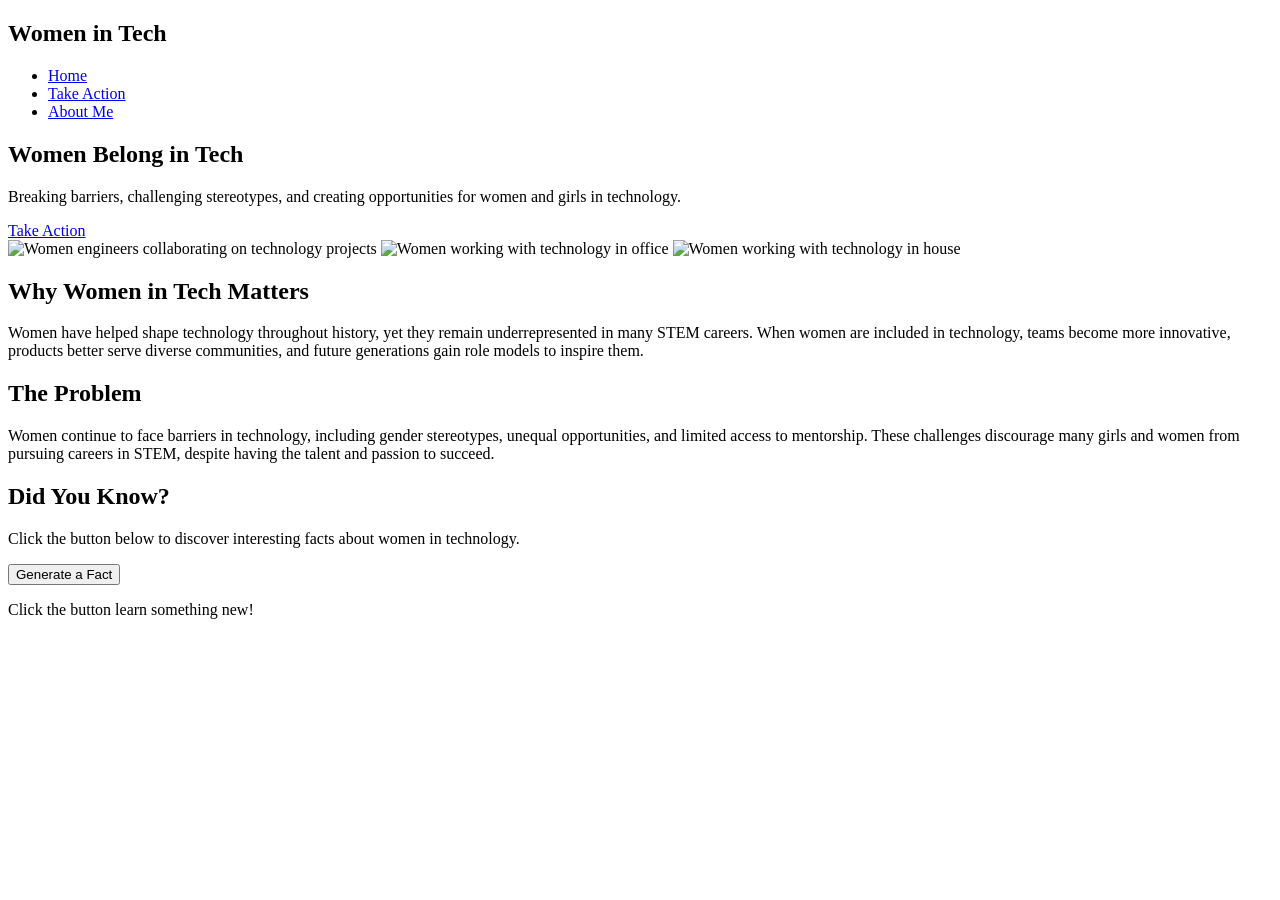
==== index.html @ 37d92012 "Add initial HTML structure for Women in Tech site" ====
<!DOCTYPE html>
<html>
  <head>
    
    <title>Mmasi E.</title>
    <meta charset="utf-8" />
	  <meta http-equiv="X-UA-Compatible" content="IE=edge" />
	  <meta name="viewport" content="width=device-width, initial-scale=1" />

	  <!-- link the webpage's stylesheet -->
	  <link rel="stylesheet" href="/style.css" />

	  <!-- link the webpage's JavaScript file -->
	  <script src="/script.js" defer></script>

  </head>
  
  <body>
    
    <nav>
      <h2 class="logo">Women in Tech</h2>
      <ul>
        <li><a href="index.html">Home</a></li>
        <li><a href="take-action.html">Take Action</a></li>
        <li><a href="aboutme.html">About Me</a></li>
      </ul>
    </nav>

    <section id="home" class="main">
      <div class="main-text">
        <h1>Women Belong in Tech</h1>
        <p>Breaking barriers, challenging stereotypes, and creating opportunities for women and girls in technology.</p>
        <a href="take-action.html" class="button">Take Action</a>
      </div>
    </section>
    
      <div class="image-row">
        <img src="assets/wit1.jpg" alt="Women engineers collaborating on technology projects">
        <img src="assets/wit2.jpg" alt="Women working with technology in office">
        <img src="assets/wit3.jpg" alt="Women working with technology in house">
      </div> 

    <section class="importance">
      <h2>Why Women in Tech Matters</h2>
      <p> Women have helped shape technology throughout history, yet they remain underrepresented in many STEM careers. When women are included in technology, teams become more innovative, products better serve diverse communities, and future generations gain role models to inspire them.</p>
    </section>

    <section class="problem">
      <h2>The Problem</h2>
      <p>Women continue to face barriers in technology, including gender stereotypes, unequal opportunities, and limited access to mentorship. These challenges discourage many girls and women from pursuing careers in STEM, despite having the talent and passion to succeed.</p>
    </section>

    <section class="facts">
      <h2>Did You Know?</h2>
      <p>Click the button below to discover interesting facts about women in technology.</p>
      <button id="factBtn">Generate a Fact</button>
      <p id="factOutput">Click the button learn something new!</p>
    </section> 

  </body>
</html>
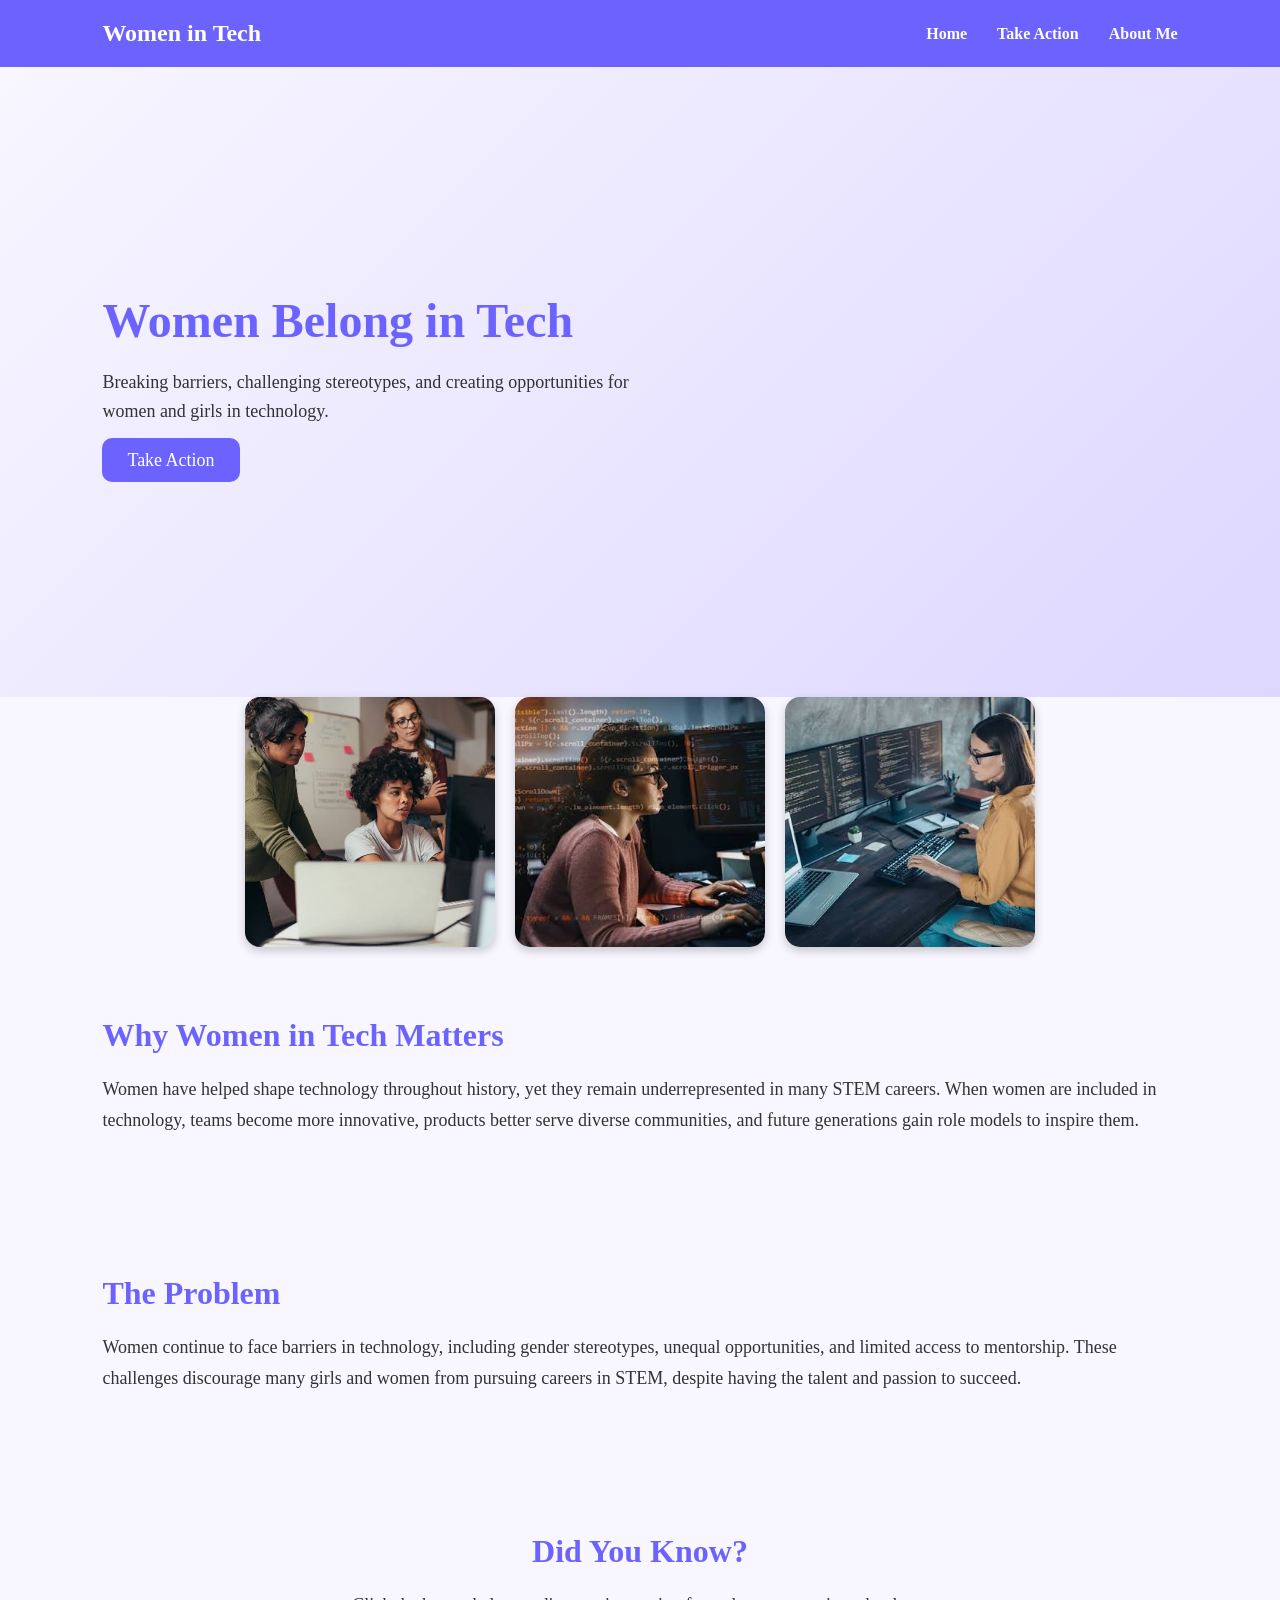
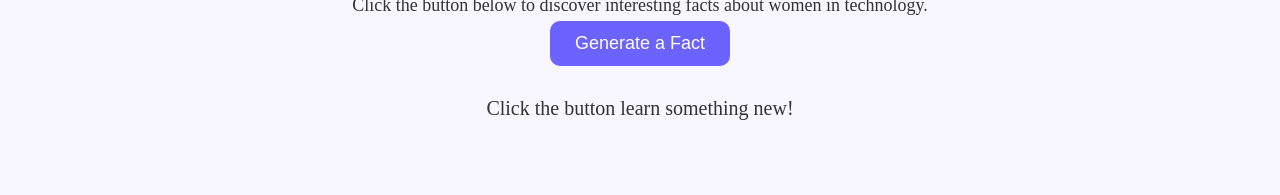
==== commit 5d471137: "Update image source paths in index.html" ====
--- a/index.html
+++ b/index.html
@@ -35,9 +35,9 @@
     </section>
     
       <div class="image-row">
-        <img src="assets/wit1.jpg" alt="Women engineers collaborating on technology projects">
-        <img src="assets/wit2.jpg" alt="Women working with technology in office">
-        <img src="assets/wit3.jpg" alt="Women working with technology in house">
+        <img src="wit1.jpg" alt="Women engineers collaborating on technology projects">
+        <img src="wit2.jpg" alt="Women working with technology in office">
+        <img src="wit3.jpg" alt="Women working with technology in house">
       </div> 
 
     <section class="importance">
--- a/style.css
+++ b/style.css
@@ -0,0 +1,193 @@
+/* STYLE SECTIONING TAGS */
+* { /* Reset the space of the webpage */
+   margin: 0px;
+   padding: 0px;
+  box-sizing: border-box;
+}
+
+body {
+ background-color: #f8f6ff;
+ color: #333;
+}
+
+section{
+  padding: 70px 8%;
+}
+
+section h2{
+  color: #6c63ff;
+  font-size: 32px;
+  margin-bottom: 20px;
+}
+
+section p{
+  line-height: 1.7;
+  font-size: 18px;
+}
+
+/* STYLE TEXT */
+
+h1 {
+  color: black;
+}
+
+/* STYLE IMAGES */
+
+/* STYLE NAV BAR */
+nav{
+  display: flex;
+  justify-content: space-between;
+  align-items: center;
+  padding: 20px 8%;
+  background: #6c63ff;
+}
+
+.logo{
+  color: white;
+}
+
+nav ul{
+  display: flex;
+  list-style: none;
+  gap: 30px;
+}
+
+nav a{
+  color: white;
+  text-decoration: none;
+  font-weight: bold;
+}
+
+nav a:hover{
+  color: #ddd;
+}
+/* STYLE BUTTONS */
+.button, 
+button{
+  background: #6c63ff;
+  color: white;
+  padding: 12px 25px;
+  border: none;
+  border-radius: 10px;
+  cursor: pointer;
+  text-decoration: none;
+  font-size: 18px;
+}
+
+button:hover,
+.button:hover{
+  background: #5348e5;
+}
+/* ADD MORE! */
+.main{
+  min-height: 70vh;
+  display: flex;
+  /*justify-content: space-between;*/
+  align-items: center;
+  padding:80px 8%;
+  background: linear-gradient(135deg, #f8f6ff, #ddd7ff)
+}
+
+.main-text{
+  width: 50%;
+}
+
+.main h1{
+  font-size: 48px;
+  margin-bottom: 20px;
+  color: #6c63ff;
+}
+
+.main p{
+  margin-bottom: 25px;
+  line-height: 1.6;
+}
+
+.main img{
+  width:40%;
+  border-radius: 20px;
+}
+
+.facts{
+  text-align: center;
+  padding: 70px 8%;
+}
+
+#factOutput{
+  margin-top: 25px;
+  font-size: 20px;
+}
+
+.action{
+  display: flex;
+  flex-direction: column;
+  width: 60%;
+  margin: auto;
+  padding: 70px 0;
+}
+
+.action h2{
+  margin-bottom: 25px;
+}
+
+.action label{
+  margin-top: 20px;
+}
+
+.action input,
+.action textarea{
+  padding: 12px;
+  margin-top: 8px;
+  border-radius: 8px;
+  border: 1px solid #ccc;
+}
+
+.action button{
+  margin-top: 30px;
+}
+
+#about{
+  padding: 70px 8%;
+  text-align: center;
+}
+
+.image-row{
+  display: flex;
+  gap: 20px;
+  justify-content: center;
+  flex-warp: wrap;
+}
+
+.image-row img{
+  width: 250px;
+  height: 250px;
+  object-fit: cover;
+  border-radius: 15px;
+  box-shadow: 0 4px 10px rgba(0,0,0,0.2);
+}
+
+#pledge{
+  margin-top: 30px;
+  padding: 20px;
+  background: #ede7f6;
+  border-radius: 12px;
+  font-size: 20px;
+  line-height: 1.6;
+}
+
+#name{
+  margin-top: 10px;
+}
+
+.help{
+  background: white;
+  margin: 40px auto;
+  width: 80%;
+  border-radius: 20px;
+  box-shadow: 0 5px 15px rgba(0,0,0,0.1);
+}
+
+.help li{
+  margin: 15px;
+  font-size: 18px;
+}
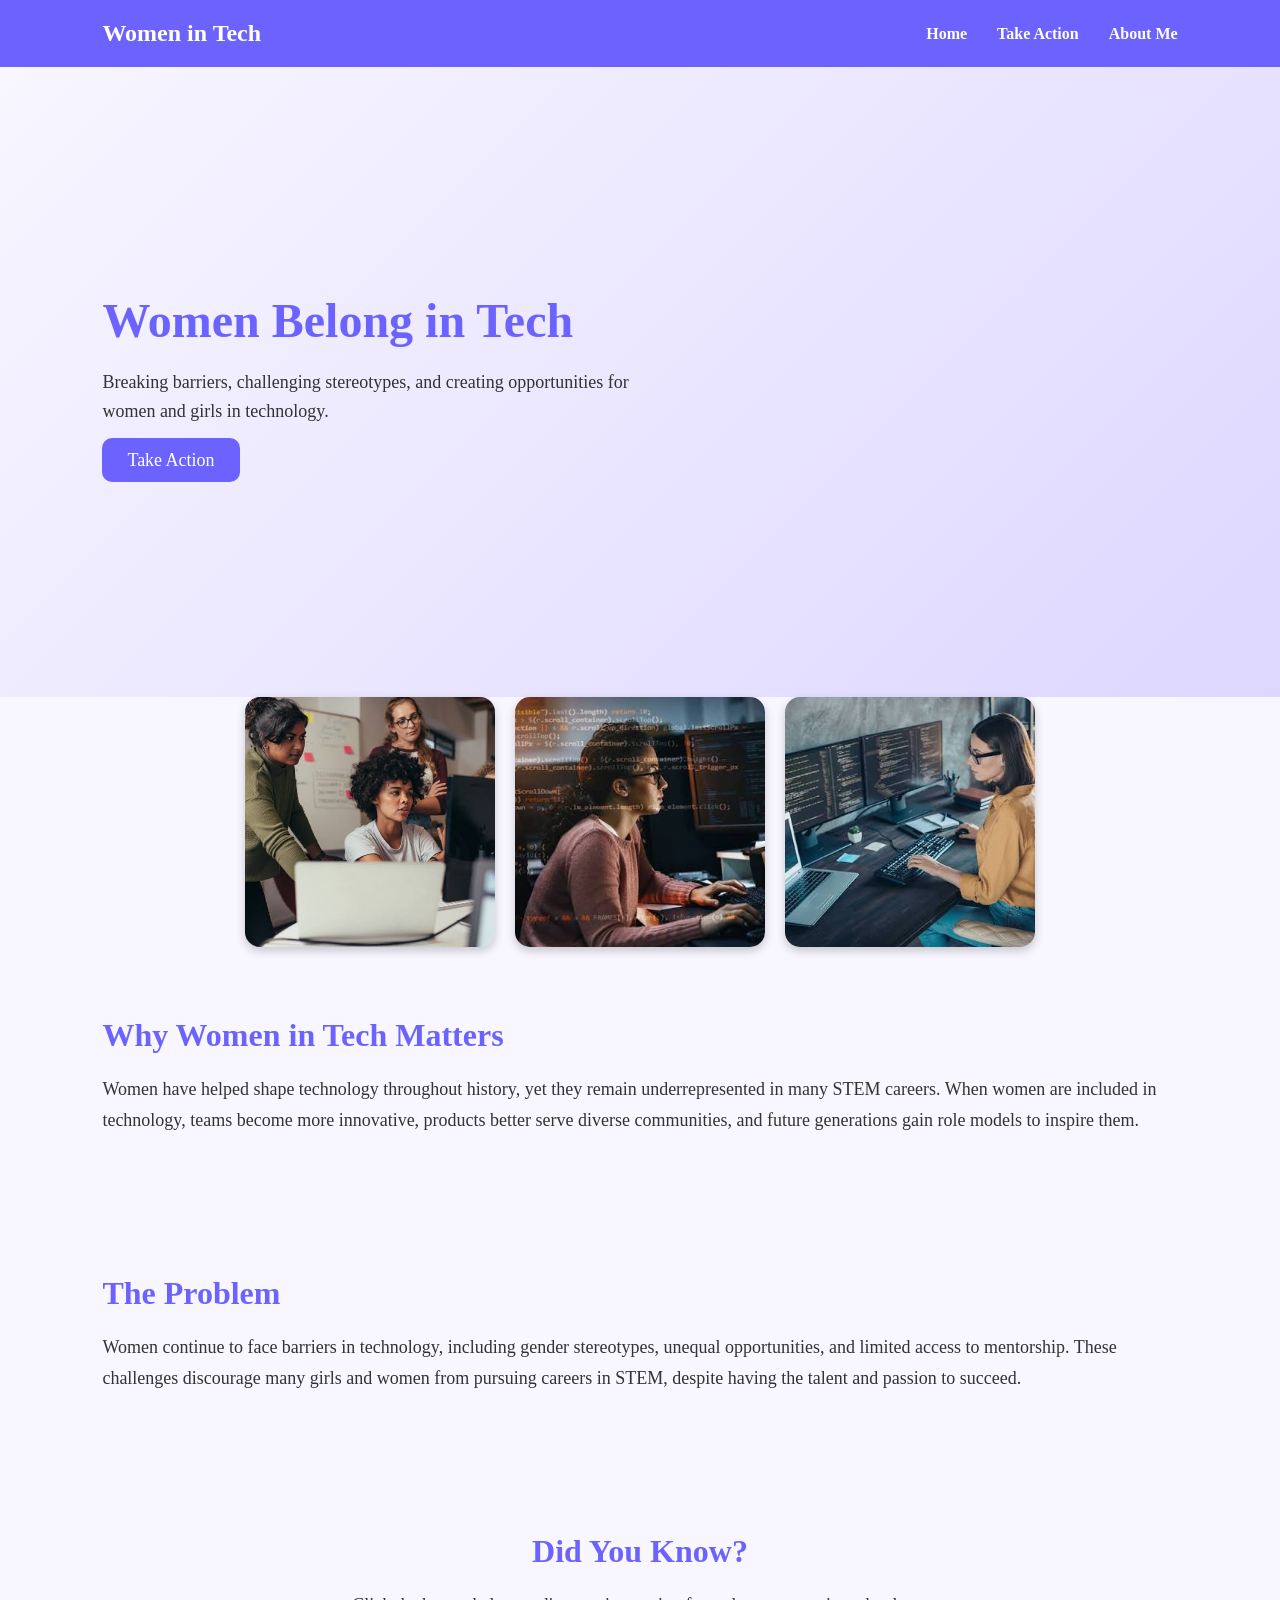
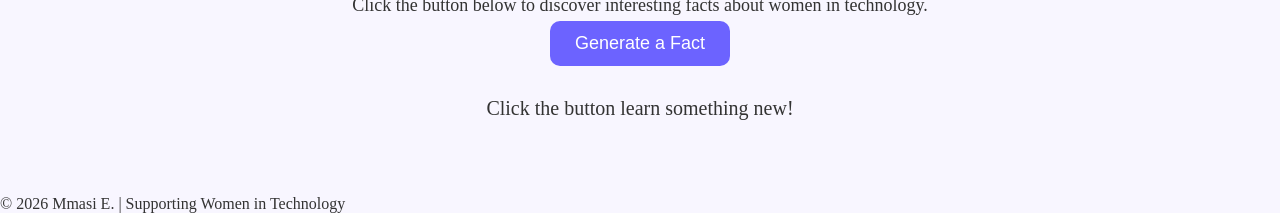
==== commit e47b380e: "Change title to 'Women in Tech' and add footer" ====
--- a/index.html
+++ b/index.html
@@ -2,7 +2,7 @@
 <html>
   <head>
     
-    <title>Mmasi E.</title>
+    <title>Women in Tech</title>
     <meta charset="utf-8" />
 	  <meta http-equiv="X-UA-Compatible" content="IE=edge" />
 	  <meta name="viewport" content="width=device-width, initial-scale=1" />
@@ -58,4 +58,9 @@
     </section> 
 
   </body>
+
+	<footer>
+  <p>© 2026 Mmasi E. | Supporting Women in Technology</p>
+</footer>
 </html>
+
